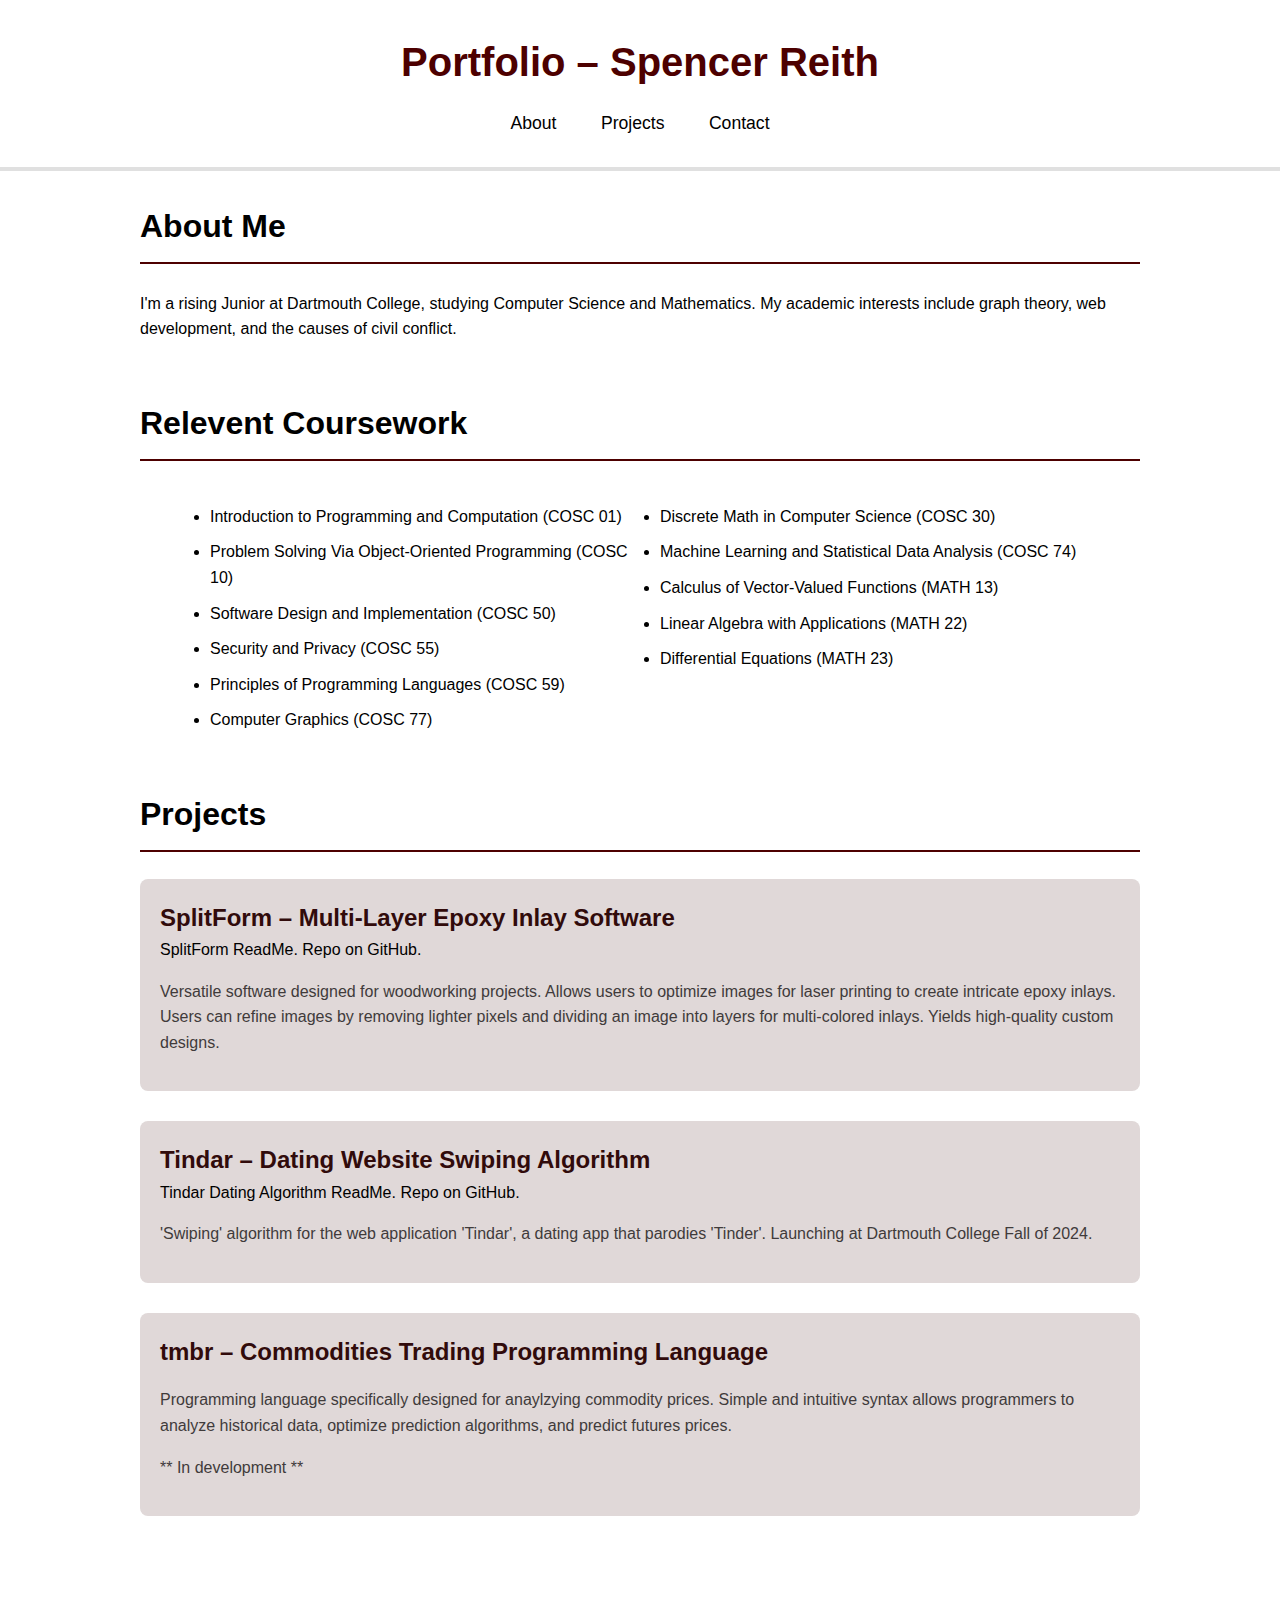
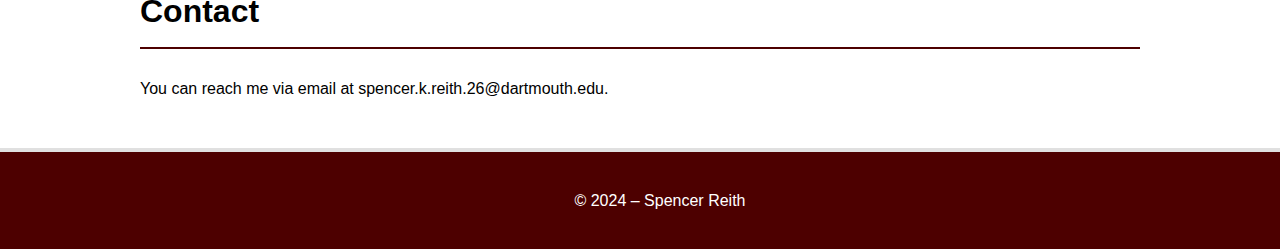
==== index.html @ 92676a37 "added in links" ====
<!DOCTYPE html>
<html lang="en">
<head>
    <meta charset="UTF-8">
    <meta name="viewport" content="width=device-width, initial-scale=1.0">
    <title>Portfolio – Spencer Reith</title>
    <link rel="stylesheet" href="styles.css">
</head>
<body>
    <header>
        <h1>Portfolio – Spencer Reith</h1>
        <nav>
            <ul>
                <li><a href="#about">About</a></li>
                <li><a href="#projects">Projects</a></li>
                <li><a href="#contact">Contact</a></li>
            </ul>
        </nav>
    </header>
    <section id="about">
        <h2>About Me</h2>
        <p>I'm a rising Junior at Dartmouth College, studying Computer Science and Mathematics. My academic interests include graph theory, web development, and the causes of civil conflict.</p>
    </section>
    <section id="about">
        <h2>Relevent Coursework</h2>
        <div class="container">
            <div class="column">
                <ul>
                    <li><a href="https://dartmouth.smartcatalogiq.com/en/current/orc/departments-programs-undergraduate/computer-science/cosc-computer-science-undergraduate/cosc-1/">Introduction to Programming and Computation (COSC 01)</a></li>
                    <li><a href="https://dartmouth.smartcatalogiq.com/current/orc/departments-programs-undergraduate/computer-science/cosc-computer-science-undergraduate/cosc-10/">Problem Solving Via Object-Oriented Programming (COSC 10)</a></li>
                    <li><a href="https://dartmouth.smartcatalogiq.com/current/orc/departments-programs-undergraduate/computer-science/cosc-computer-science-undergraduate/cosc-50/">Software Design and Implementation (COSC 50)</a></li>
                    <li><a href="https://dartmouth.smartcatalogiq.com/current/orc/departments-programs-undergraduate/computer-science/cosc-computer-science-undergraduate/cosc-55/">Security and Privacy (COSC 55)</a></li>
                    <li><a href="https://dartmouth.smartcatalogiq.com/current/orc/departments-programs-undergraduate/computer-science/cosc-computer-science-undergraduate/cosc-59/">Principles of Programming Languages (COSC 59)</a></li>
                    <li><a href="https://dartmouth.smartcatalogiq.com/current/orc/departments-programs-undergraduate/computer-science/cosc-computer-science-undergraduate/cosc-77/">Computer Graphics (COSC 77)</a></li>
                </ul>
            </div>
            <div class="column">
                <ul>
                    <li><a href="https://dartmouth.smartcatalogiq.com/current/orc/departments-programs-undergraduate/computer-science/cosc-computer-science-undergraduate/cosc-30/">Discrete Math in Computer Science (COSC 30)</a></li>
                    <li><a href="https://dartmouth.smartcatalogiq.com/current/orc/departments-programs-undergraduate/computer-science/cosc-computer-science-undergraduate/cosc-74/">Machine Learning and Statistical Data Analysis (COSC 74)</a></li>
                    <li><a href="https://dartmouth.smartcatalogiq.com/en/current/orc/departments-programs-undergraduate/mathematics/math-mathematics-undergraduate/math-13/">Calculus of Vector-Valued Functions (MATH 13)</a></li>
                    <li><a href="https://dartmouth.smartcatalogiq.com/en/current/orc/departments-programs-undergraduate/mathematics/math-mathematics-undergraduate/math-22/">Linear Algebra with Applications (MATH 22)</a></li>
                    <li><a href="https://dartmouth.smartcatalogiq.com/en/current/orc/departments-programs-undergraduate/mathematics/math-mathematics-undergraduate/math-23/">Differential Equations (MATH 23)</a></li>
                </ul>
            </div>
        </div>
    </section>
    <section id="projects">
        <h2>Projects</h2>
        <div class="project">
            <h3>SplitForm – Multi-Layer Epoxy Inlay Software</h3>
            <a href="splitFormReadMe.html">SplitForm ReadMe.</a>
            <a href="https://github.com/spencerReith/splitForm">Repo on GitHub.</a>
            <p>Versatile software designed for woodworking projects. Allows users to optimize images for laser printing to create intricate epoxy inlays. Users can refine images by removing lighter pixels and dividing an image into layers for multi-colored inlays. Yields high-quality custom designs.</p>
        </div>
        
        <div class="project">
            <h3>Tindar – Dating Website Swiping Algorithm</h3>
            <a href="tindarAlgorithmReadMe.html">Tindar Dating Algorithm ReadMe.</a>
            <a href="https://github.com/spencerReith/TindarDatingAlgorithm">Repo on GitHub.</a>
            <p>'Swiping' algorithm for the web application 'Tindar', a dating app that parodies 'Tinder'. Launching at Dartmouth College Fall of 2024.</p>
        </div>
        <div class="project">
            <h3>tmbr – Commodities Trading Programming Language</h3>
            <p>Programming language specifically designed for anaylzying commodity prices. Simple and intuitive syntax allows programmers to analyze historical data, optimize prediction algorithms, and predict futures prices.</p>
            <p>** In development **</p>
        </div>
        
    </section>
    <section id="contact">
        <h2>Contact</h2>
        <p>You can reach me via email at <a href="mailto:spencer.k.reith.26@dartmouth.edu">spencer.k.reith.26@dartmouth.edu</a>.</p>
    </section>
    <footer>
        <p id="footerTag">&copy; 2024 – Spencer Reith</p>
    </footer>
</body>
</html>
<!-- 
<div class="project">
    <h3>Tiny Search Engine</h3>
    <a href="">TSE ReadMe.</a>
    <a href="">Repo on GitHub.</a>
    <p>Web crawling and indexing system designed to collect, organize and search web content. Contains three subsystems: a crawler, indexer, and querier for executing and ranking results of search queries.</p>
</div> -->
---- styles.css ----
body {
    font-family: Arial, sans-serif;
    color: #0000;
    background-color: white;
    margin: 0;
    padding: 0;
    line-height: 1.6;
}

a {
    color: black;
    text-decoration: none;
}

p {
    color: black;
}

a:hover {
    text-decoration: underline;
}

/* Header Styles */
header {
    background-color: white;
    color: #4d0000;
    padding: 30px 20px;
    text-align: center;
    border-bottom: 4px solid #e0e0e0;
}

header h1 {
    margin: 0;
    font-size: 2.5em;
}

nav ul {
    list-style-type: none;
    padding: 0;
    margin: 15px 0 0;
}

nav ul li {
    display: inline;
    margin: 0 20px;
}

nav ul li a {
    font-size: 1.1em;
}

/* Section Styles */
section {
    padding: 10px 20px;
    margin: 20px auto;
    max-width: 1000px;
    background-color: white;
    border-radius: 8px;
}

section h2 {
    color: black;
    margin-top: 0;
    font-size: 2em;
    border-bottom: 2px solid #4d0000; /* Maroon underline */
    padding-bottom: 10px;
}

.project {
    margin-bottom: 30px;
    padding: 20px;
    background-color: #e0d8d8;
    border-radius: 8px;
}

.project h3 {
    margin: 0;
    color: #310b0b;
    font-size: 1.5em;
}

.project p {
    color: #403b3b;
}

/* Footer Styles */
footer {
    background-color: #4d0000; /* Maroon */
    color: #e0e0e0;
    padding: 20px;
    text-align: center;
    border-top: 4px solid #e0e0e0; /* Light grey border */
    position: relative;
    width: 100%;
}

#footerTag {
    color: white;
}

.container {
    display: flex;
    justify-content: space-between;
    width: 90%;
    margin: 0 auto;
    color: black;
}

.column {
    width: 100%;
}

ul {
    list-style-type: disc;
    padding-left: 20px;
}

li {
    margin-bottom: 10px;
}
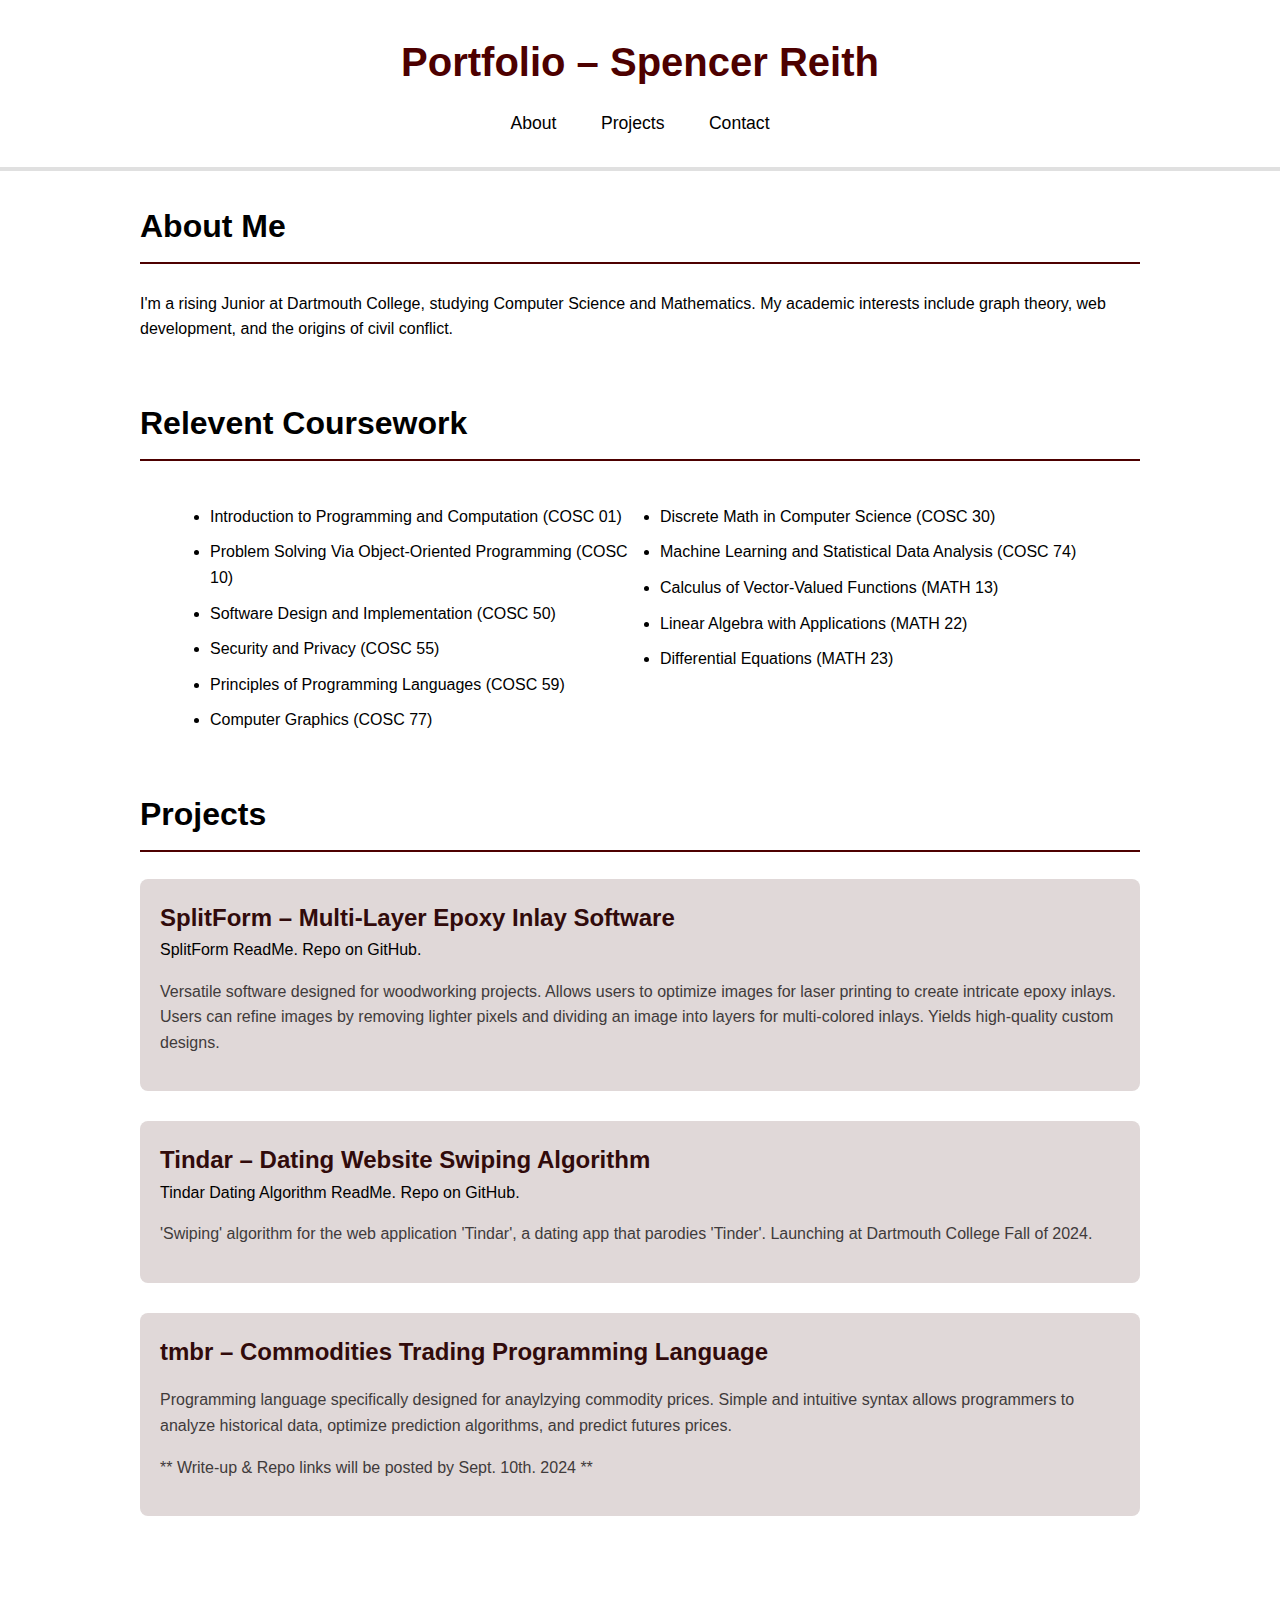
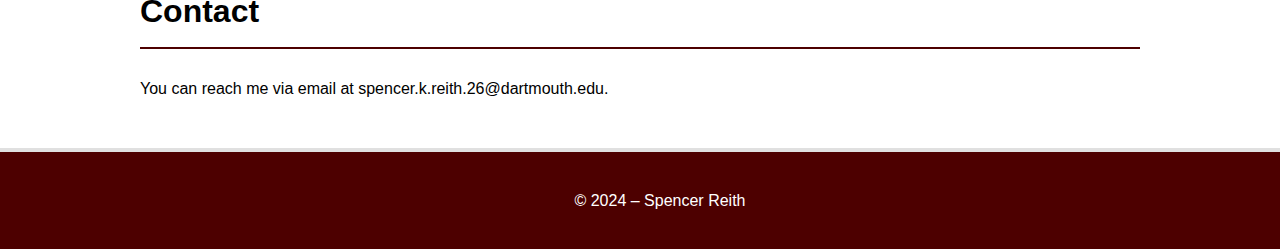
==== commit 7282fef5: "updates to index.html" ====
--- a/index.html
+++ b/index.html
@@ -19,7 +19,7 @@
     </header>
     <section id="about">
         <h2>About Me</h2>
-        <p>I'm a rising Junior at Dartmouth College, studying Computer Science and Mathematics. My academic interests include graph theory, web development, and the causes of civil conflict.</p>
+        <p>I'm a rising Junior at Dartmouth College, studying Computer Science and Mathematics. My academic interests include graph theory, web development, and the origins of civil conflict.</p>
     </section>
     <section id="about">
         <h2>Relevent Coursework</h2>
@@ -63,7 +63,7 @@
         <div class="project">
             <h3>tmbr – Commodities Trading Programming Language</h3>
             <p>Programming language specifically designed for anaylzying commodity prices. Simple and intuitive syntax allows programmers to analyze historical data, optimize prediction algorithms, and predict futures prices.</p>
-            <p>** In development **</p>
+            <p>** Write-up & Repo links will be posted by Sept. 10th. 2024 **</p>
         </div>
         
     </section>
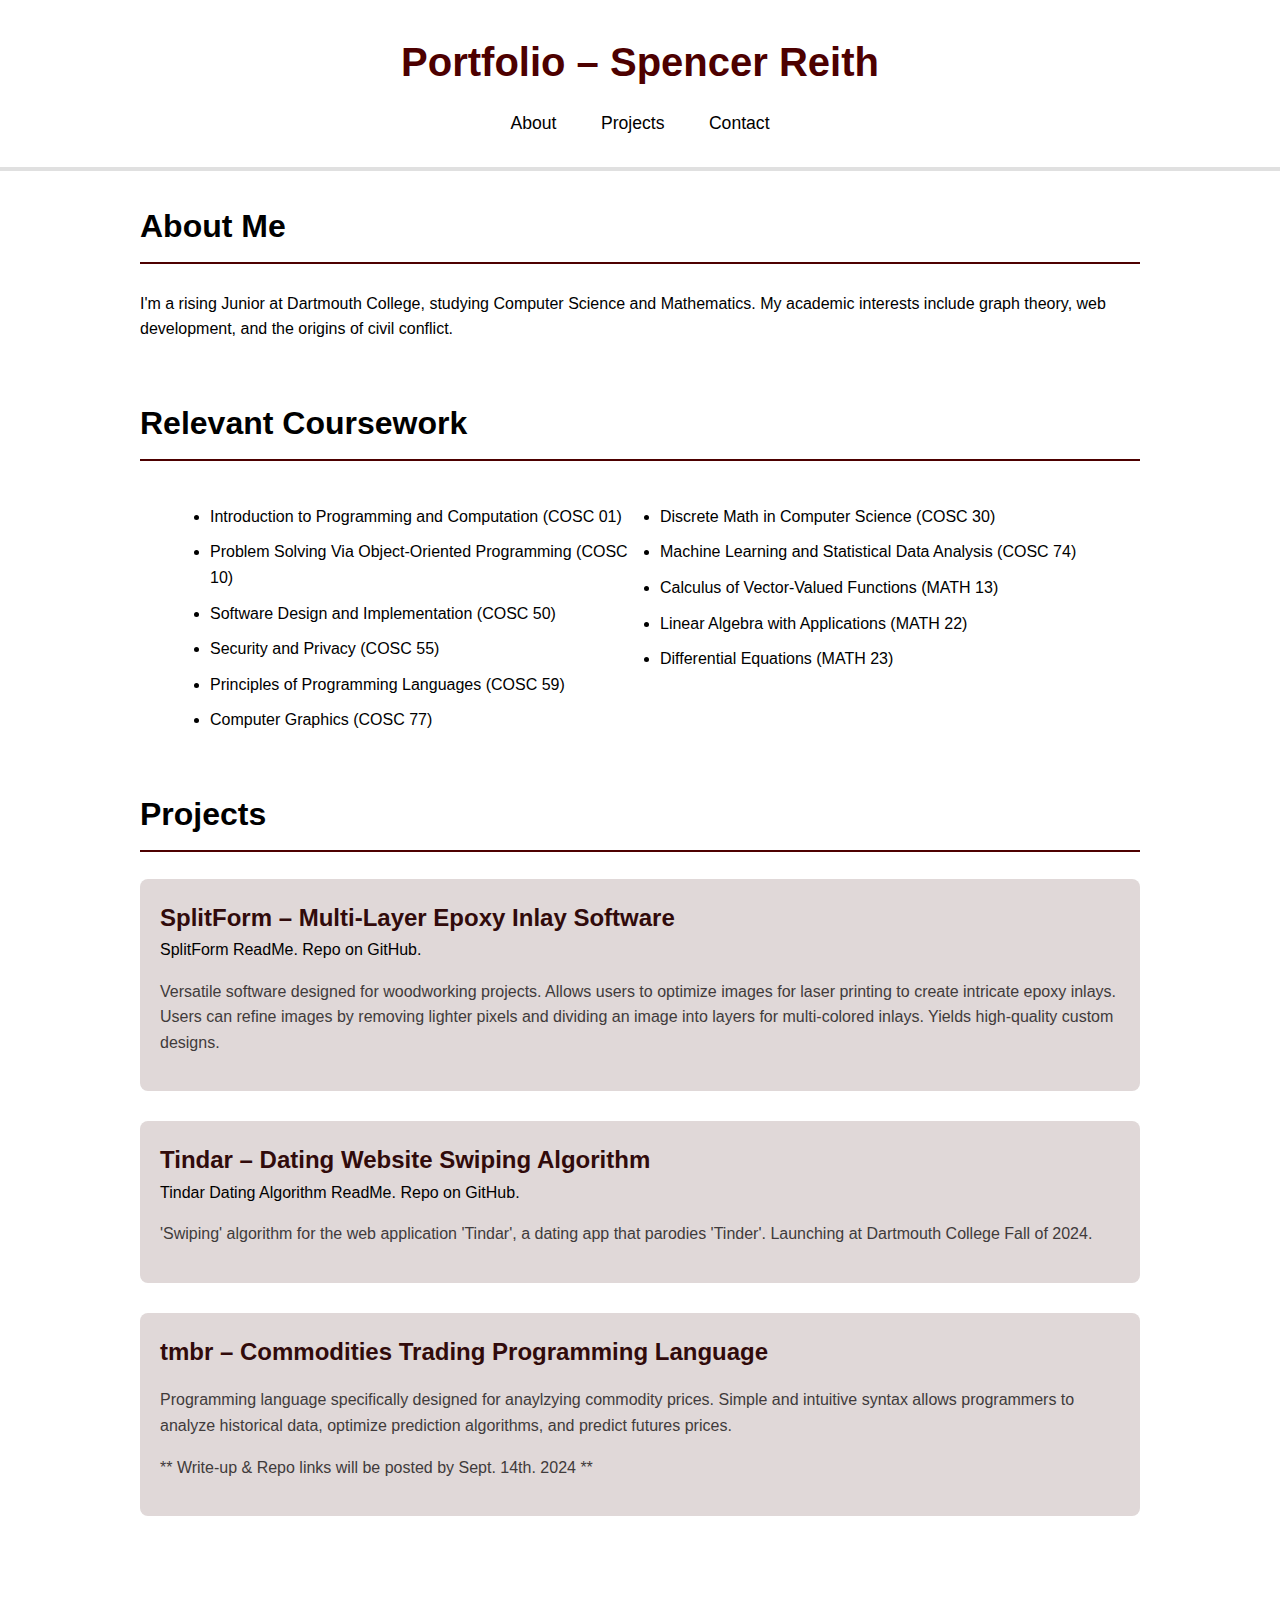
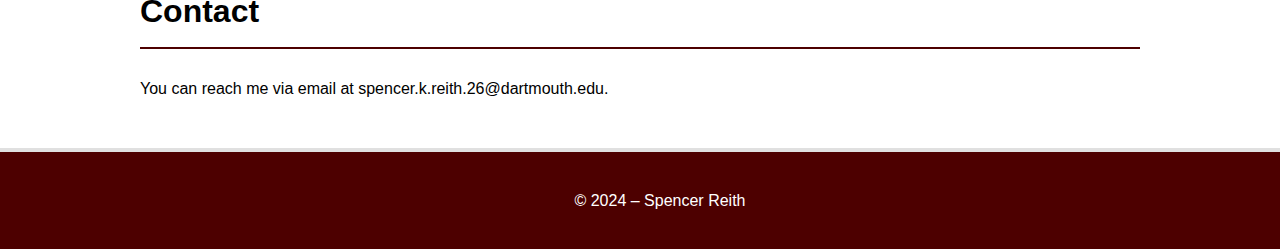
==== commit 573592bb: "readme updates" ====
--- a/index.html
+++ b/index.html
@@ -22,7 +22,7 @@
         <p>I'm a rising Junior at Dartmouth College, studying Computer Science and Mathematics. My academic interests include graph theory, web development, and the origins of civil conflict.</p>
     </section>
     <section id="about">
-        <h2>Relevent Coursework</h2>
+        <h2>Relevant Coursework</h2>
         <div class="container">
             <div class="column">
                 <ul>
@@ -63,7 +63,7 @@
         <div class="project">
             <h3>tmbr – Commodities Trading Programming Language</h3>
             <p>Programming language specifically designed for anaylzying commodity prices. Simple and intuitive syntax allows programmers to analyze historical data, optimize prediction algorithms, and predict futures prices.</p>
-            <p>** Write-up & Repo links will be posted by Sept. 10th. 2024 **</p>
+            <p>** Write-up & Repo links will be posted by Sept. 14th. 2024 **</p>
         </div>
         
     </section>
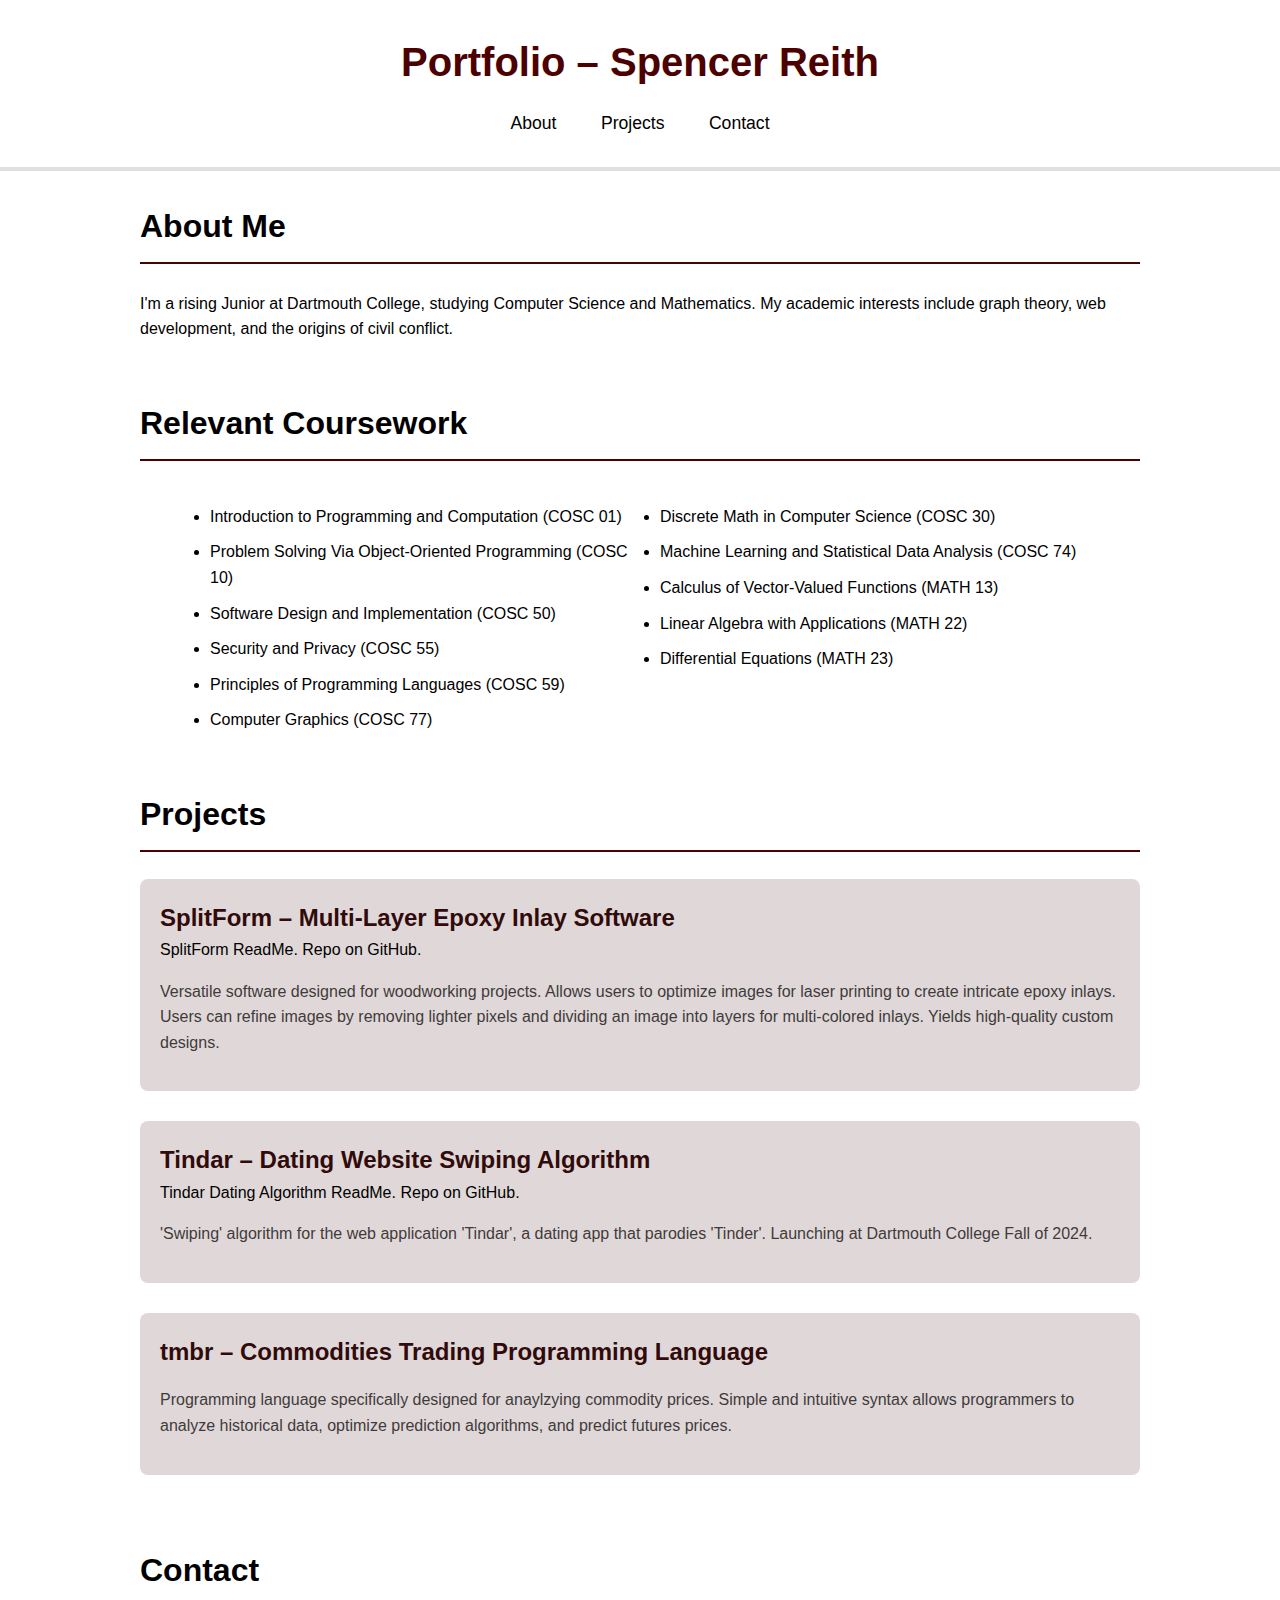
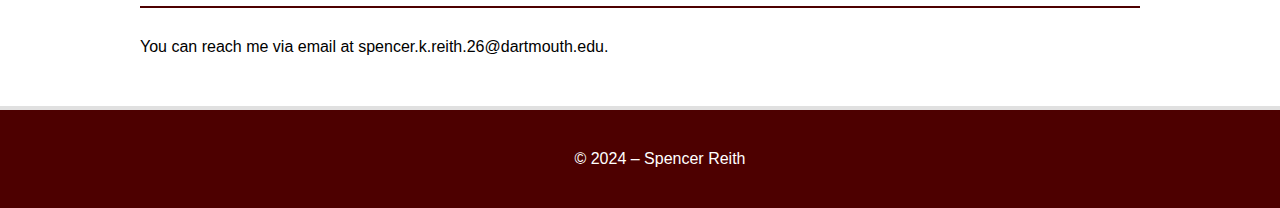
==== commit f114a963: "updates to index.html" ====
--- a/index.html
+++ b/index.html
@@ -63,7 +63,6 @@
         <div class="project">
             <h3>tmbr – Commodities Trading Programming Language</h3>
             <p>Programming language specifically designed for anaylzying commodity prices. Simple and intuitive syntax allows programmers to analyze historical data, optimize prediction algorithms, and predict futures prices.</p>
-            <p>** Write-up & Repo links will be posted by Sept. 14th. 2024 **</p>
         </div>
         
     </section>
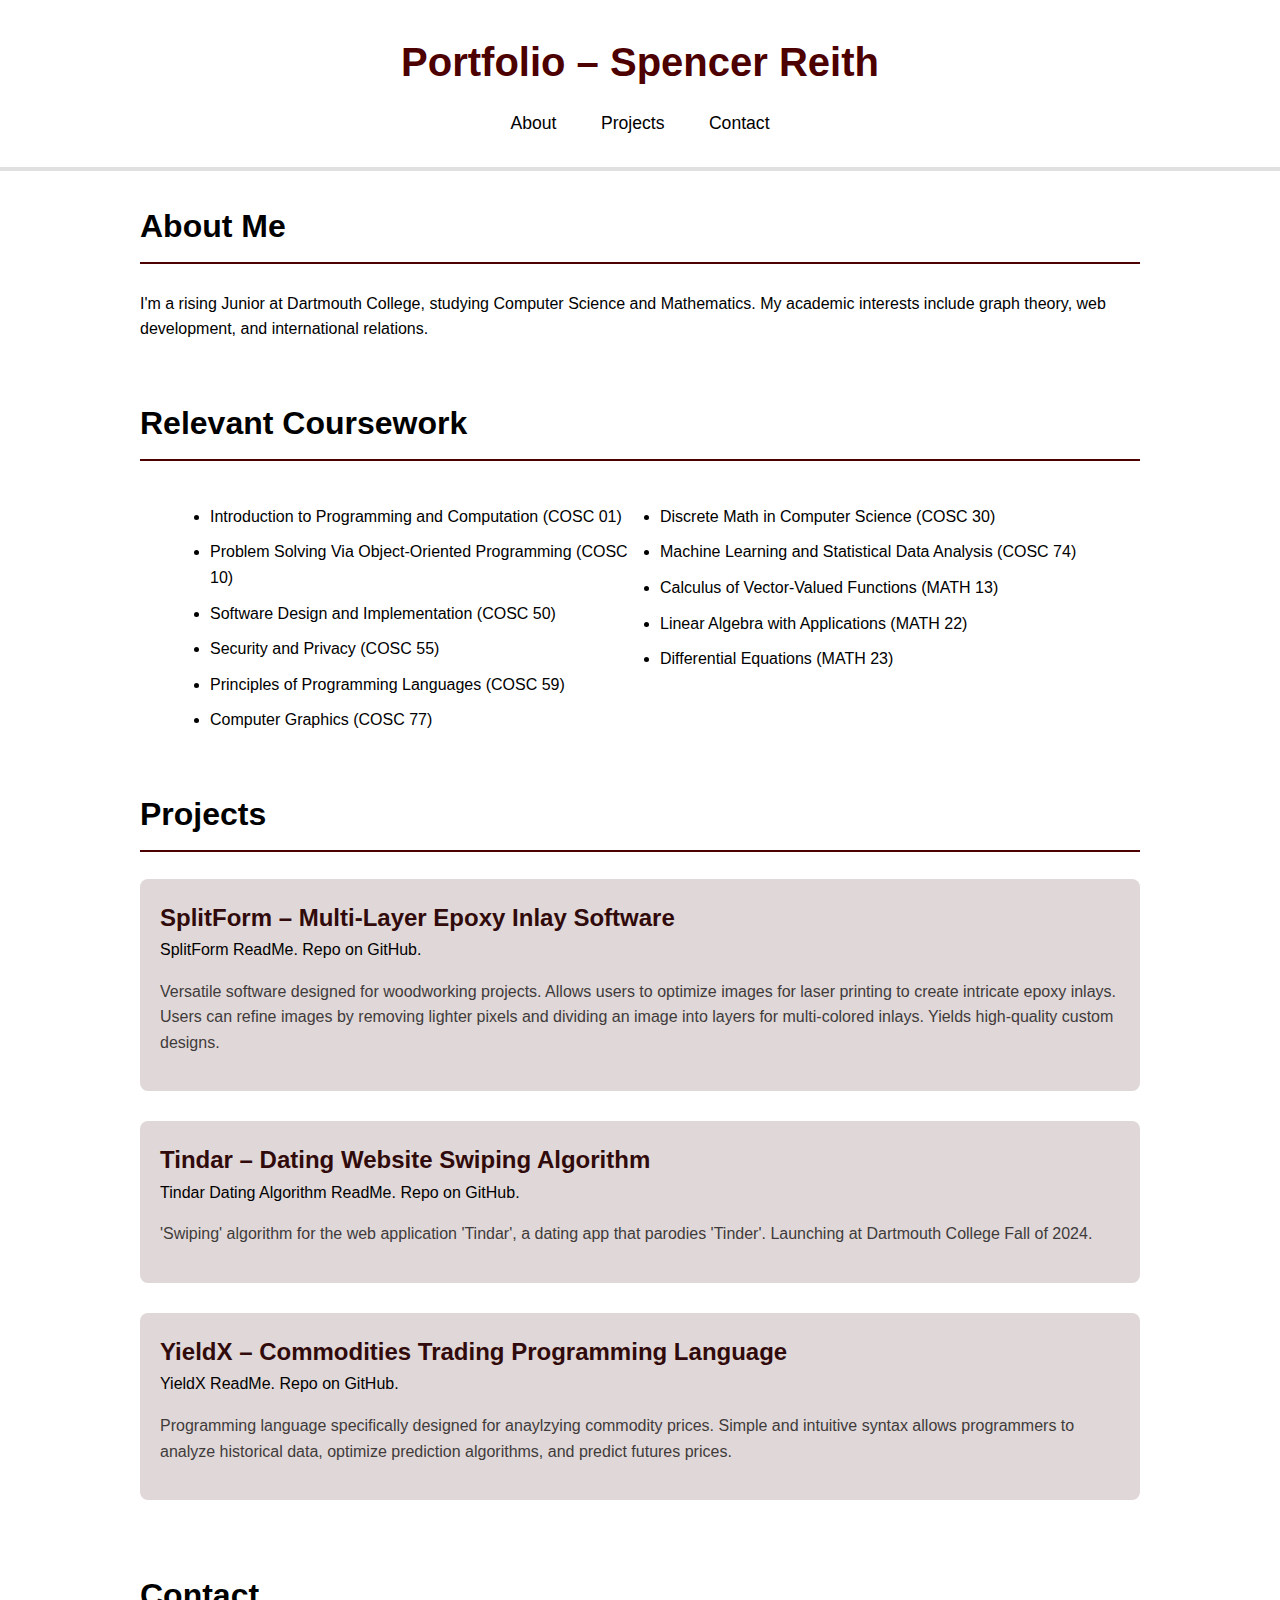
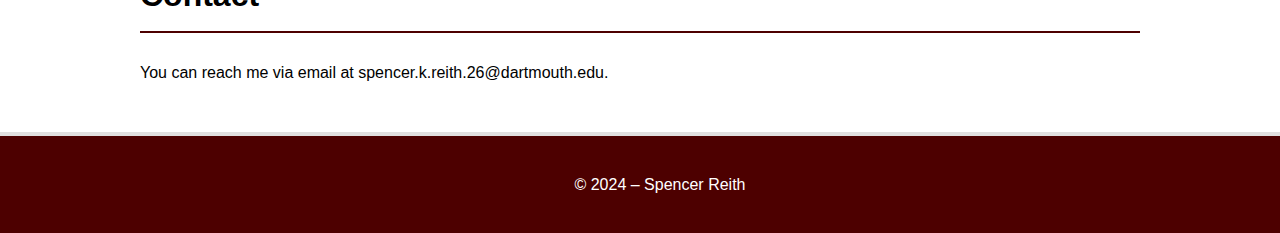
==== commit 9415a2a3: "added yieldx" ====
--- a/index.html
+++ b/index.html
@@ -19,7 +19,7 @@
     </header>
     <section id="about">
         <h2>About Me</h2>
-        <p>I'm a rising Junior at Dartmouth College, studying Computer Science and Mathematics. My academic interests include graph theory, web development, and the origins of civil conflict.</p>
+        <p>I'm a rising Junior at Dartmouth College, studying Computer Science and Mathematics. My academic interests include graph theory, web development, and international relations.</p>
     </section>
     <section id="about">
         <h2>Relevant Coursework</h2>
@@ -61,7 +61,9 @@
             <p>'Swiping' algorithm for the web application 'Tindar', a dating app that parodies 'Tinder'. Launching at Dartmouth College Fall of 2024.</p>
         </div>
         <div class="project">
-            <h3>tmbr – Commodities Trading Programming Language</h3>
+            <h3>YieldX – Commodities Trading Programming Language</h3>
+            <a href="Writeup/yieldXReadMe.html">YieldX ReadMe.</a>
+            <a href="https://github.com/Matthew-Seb/CS59-Language-Project">Repo on GitHub.</a>
             <p>Programming language specifically designed for anaylzying commodity prices. Simple and intuitive syntax allows programmers to analyze historical data, optimize prediction algorithms, and predict futures prices.</p>
         </div>
         
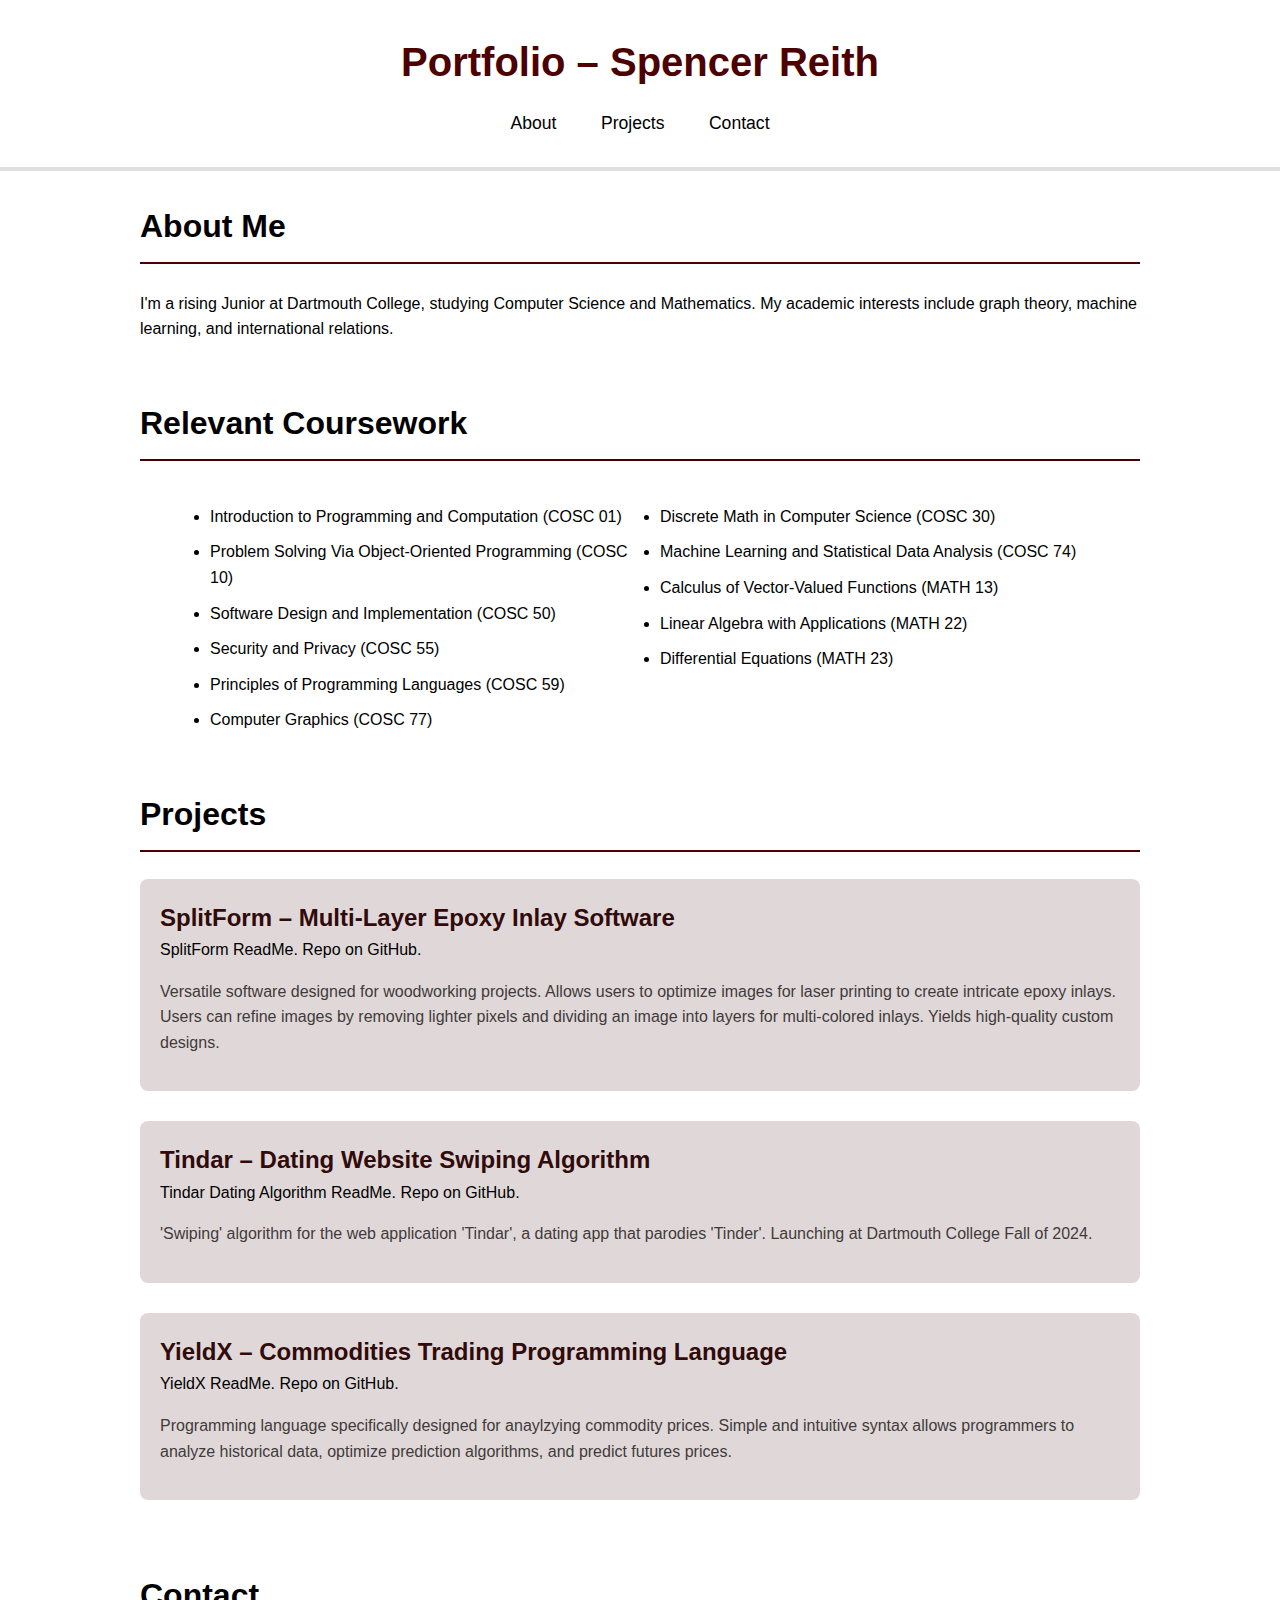
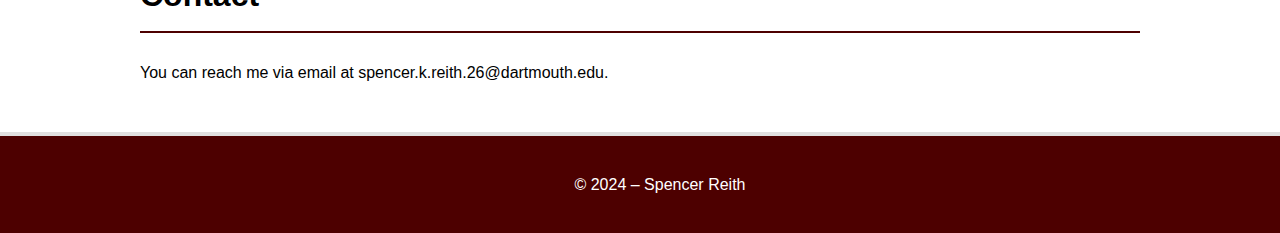
==== commit c40de046: "minor homepage changes" ====
--- a/index.html
+++ b/index.html
@@ -19,7 +19,7 @@
     </header>
     <section id="about">
         <h2>About Me</h2>
-        <p>I'm a rising Junior at Dartmouth College, studying Computer Science and Mathematics. My academic interests include graph theory, web development, and international relations.</p>
+        <p>I'm a rising Junior at Dartmouth College, studying Computer Science and Mathematics. My academic interests include graph theory, machine learning, and international relations.</p>
     </section>
     <section id="about">
         <h2>Relevant Coursework</h2>
@@ -62,7 +62,7 @@
         </div>
         <div class="project">
             <h3>YieldX – Commodities Trading Programming Language</h3>
-            <a href="Writeup/yieldXReadMe.html">YieldX ReadMe.</a>
+            <a href="yieldXReadMe.html">YieldX ReadMe.</a>
             <a href="https://github.com/Matthew-Seb/CS59-Language-Project">Repo on GitHub.</a>
             <p>Programming language specifically designed for anaylzying commodity prices. Simple and intuitive syntax allows programmers to analyze historical data, optimize prediction algorithms, and predict futures prices.</p>
         </div>
